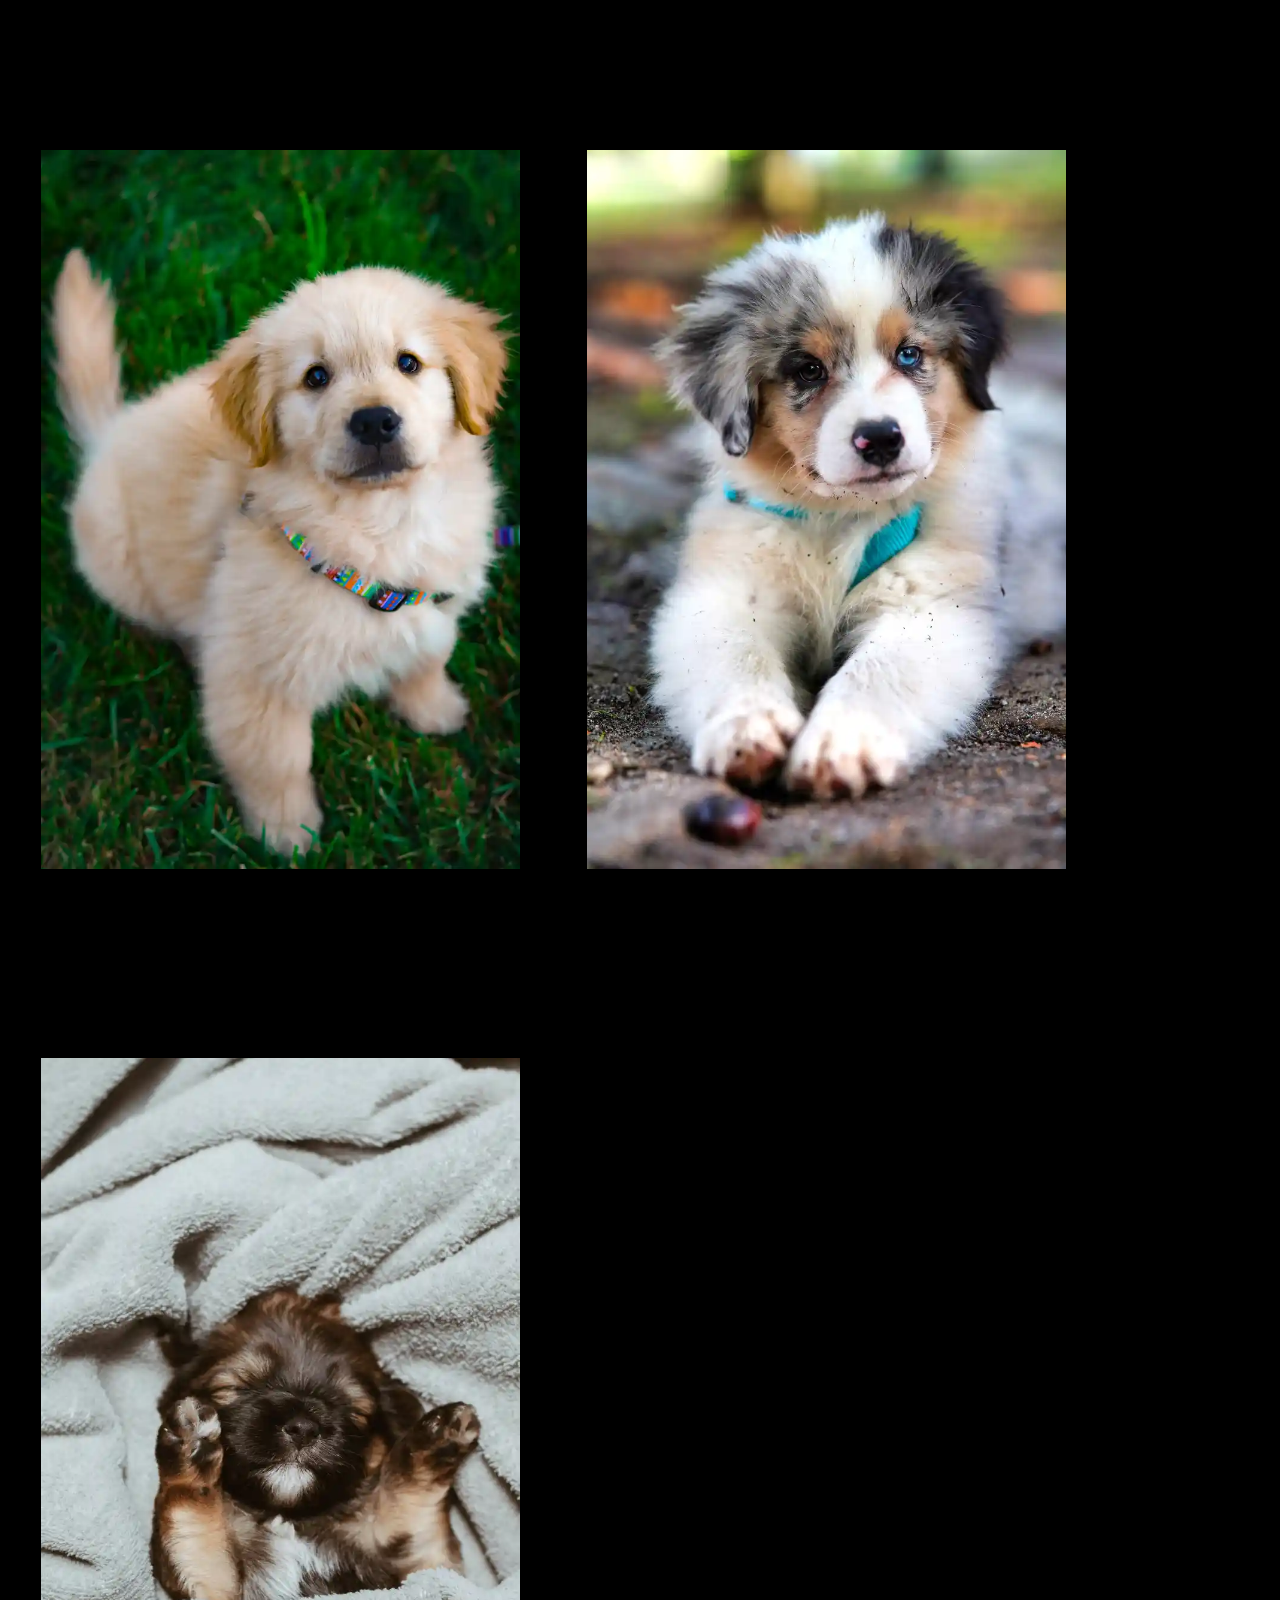
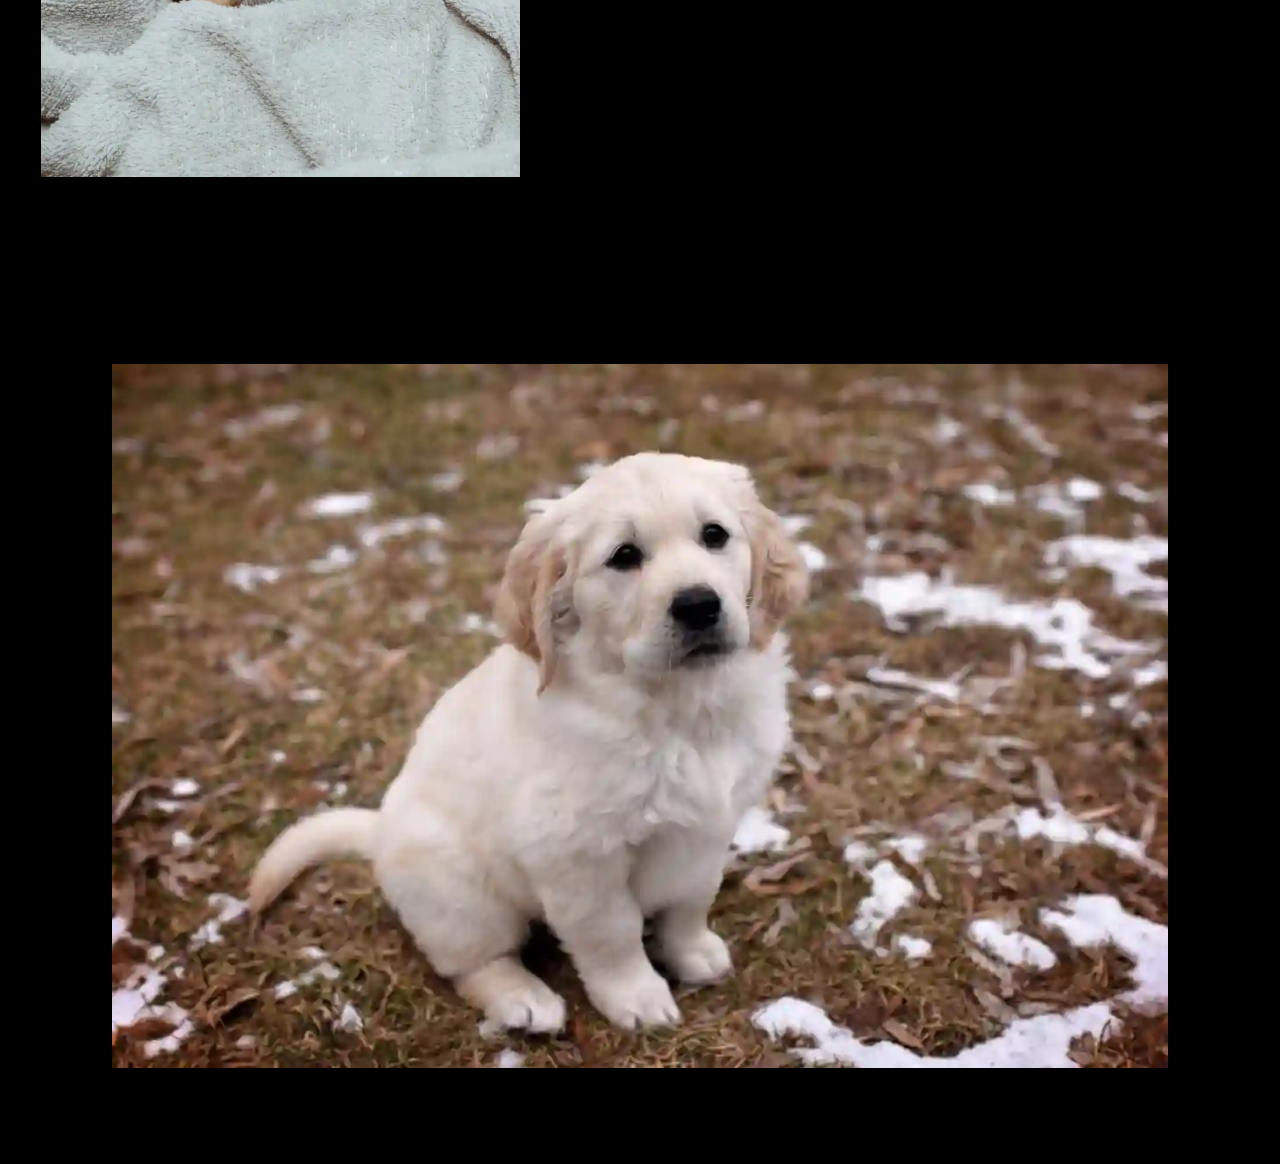
==== index.html @ 89bb902e "he" ====
<html lang="en">
<head>
    <meta charset="UTF-8">
    <meta name="viewport" content="width=device-width, initial-scale=1.0">
    <title>Document</title>
    <link rel="stylesheet" href="sida.css">
</head>
<body>
    <p>
        Lorem ipsum dolor sit amet consectetur adipisicing elit. Possimus quibusdam deleniti vitae deserunt, aliquam neque sit delectus totam quas optio, numquam nam iure dolore quos temporibus eum reprehenderit nihil dignissimos!
    </p>

    <section class="container">
        <div class="Hund ett"><img alt="En bild på en fin hund" src="img/hund1.webp"></div>
        <div class="Hund två"><img alt="En bild på en fin hund" src="img/hund2.webp"></div>
        <div class="Hund tre"><img alt="En bild på en fin hund" src="img/hund3.webp"></div>
        <div class="Hund fyra wide"><img alt="En bild på en fin hund" src="img/hund4.webp"></div>
    </section>

</body>
</html>
---- sida.css ----
* {
    background-color: black;
}

.container {
    display: grid;
    grid-template-columns: 100;
    grid-template-rows: 100;
}

img {
    max-width: 100%;
    max-height: 80%;
}

.Hund {
    display: flex;
    align-items: center;
    justify-content: center;
}

.wide {
    grid-column: 1 / 6;
}

.ett {
    grid-row: 1 / 10;
    grid-column: 1 / 4
}

.två {
    grid-row: 1 / 10;
    grid-column: 4 / 7;
}

.tre {
    grid-row: 11 / 20;
    grid-column: 1 / 4;
}

.fyra {
    grid-row: 21 / 30;
    grid-column: 1 / 20;
}
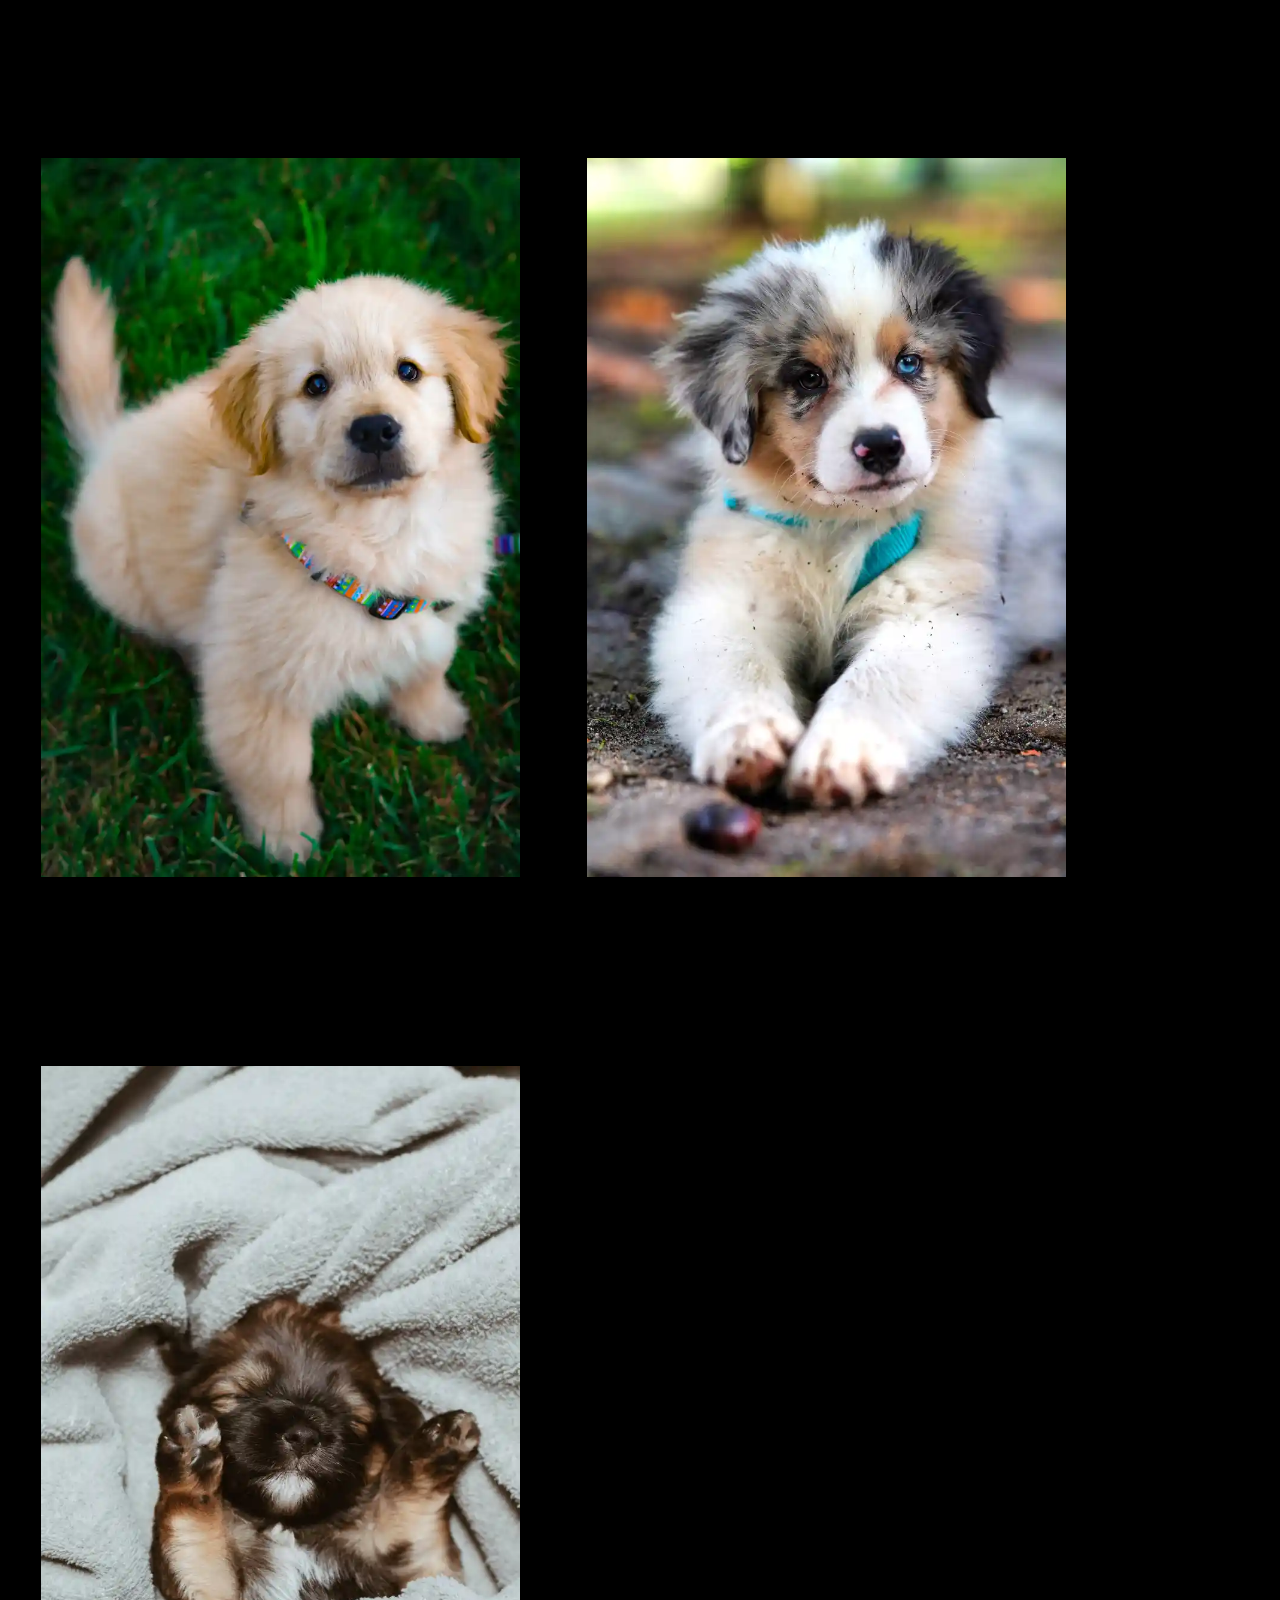
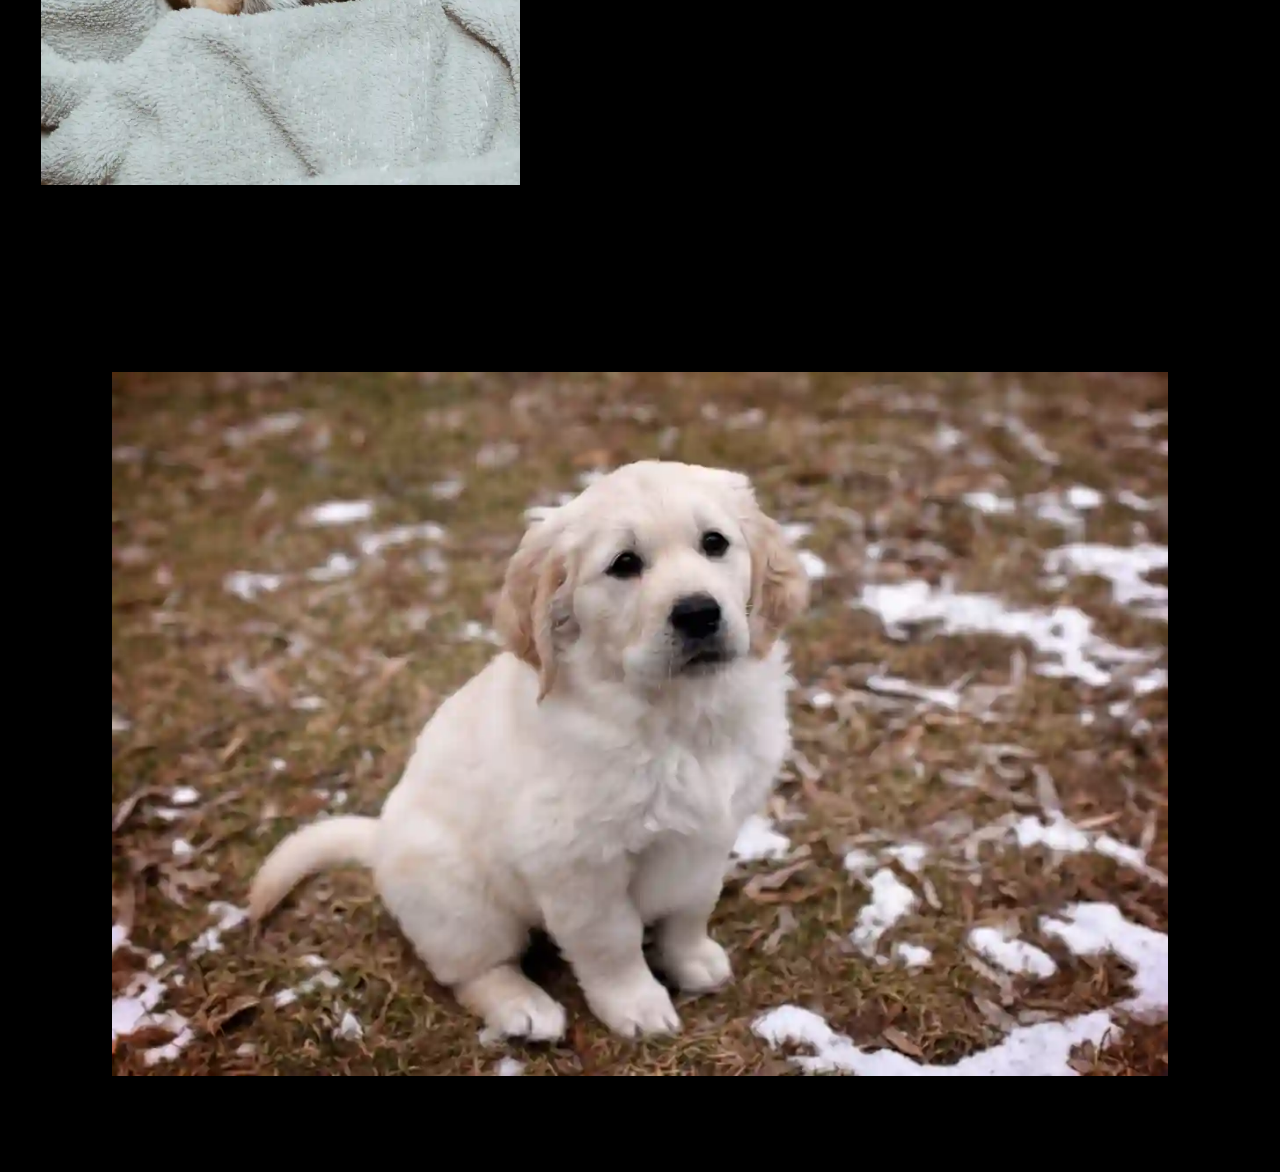
==== commit 8e7bdbbb: "he" ====
--- a/index.html
+++ b/index.html
@@ -1,3 +1,4 @@
+<!DOCTYPE html>
 <html lang="en">
 <head>
     <meta charset="UTF-8">
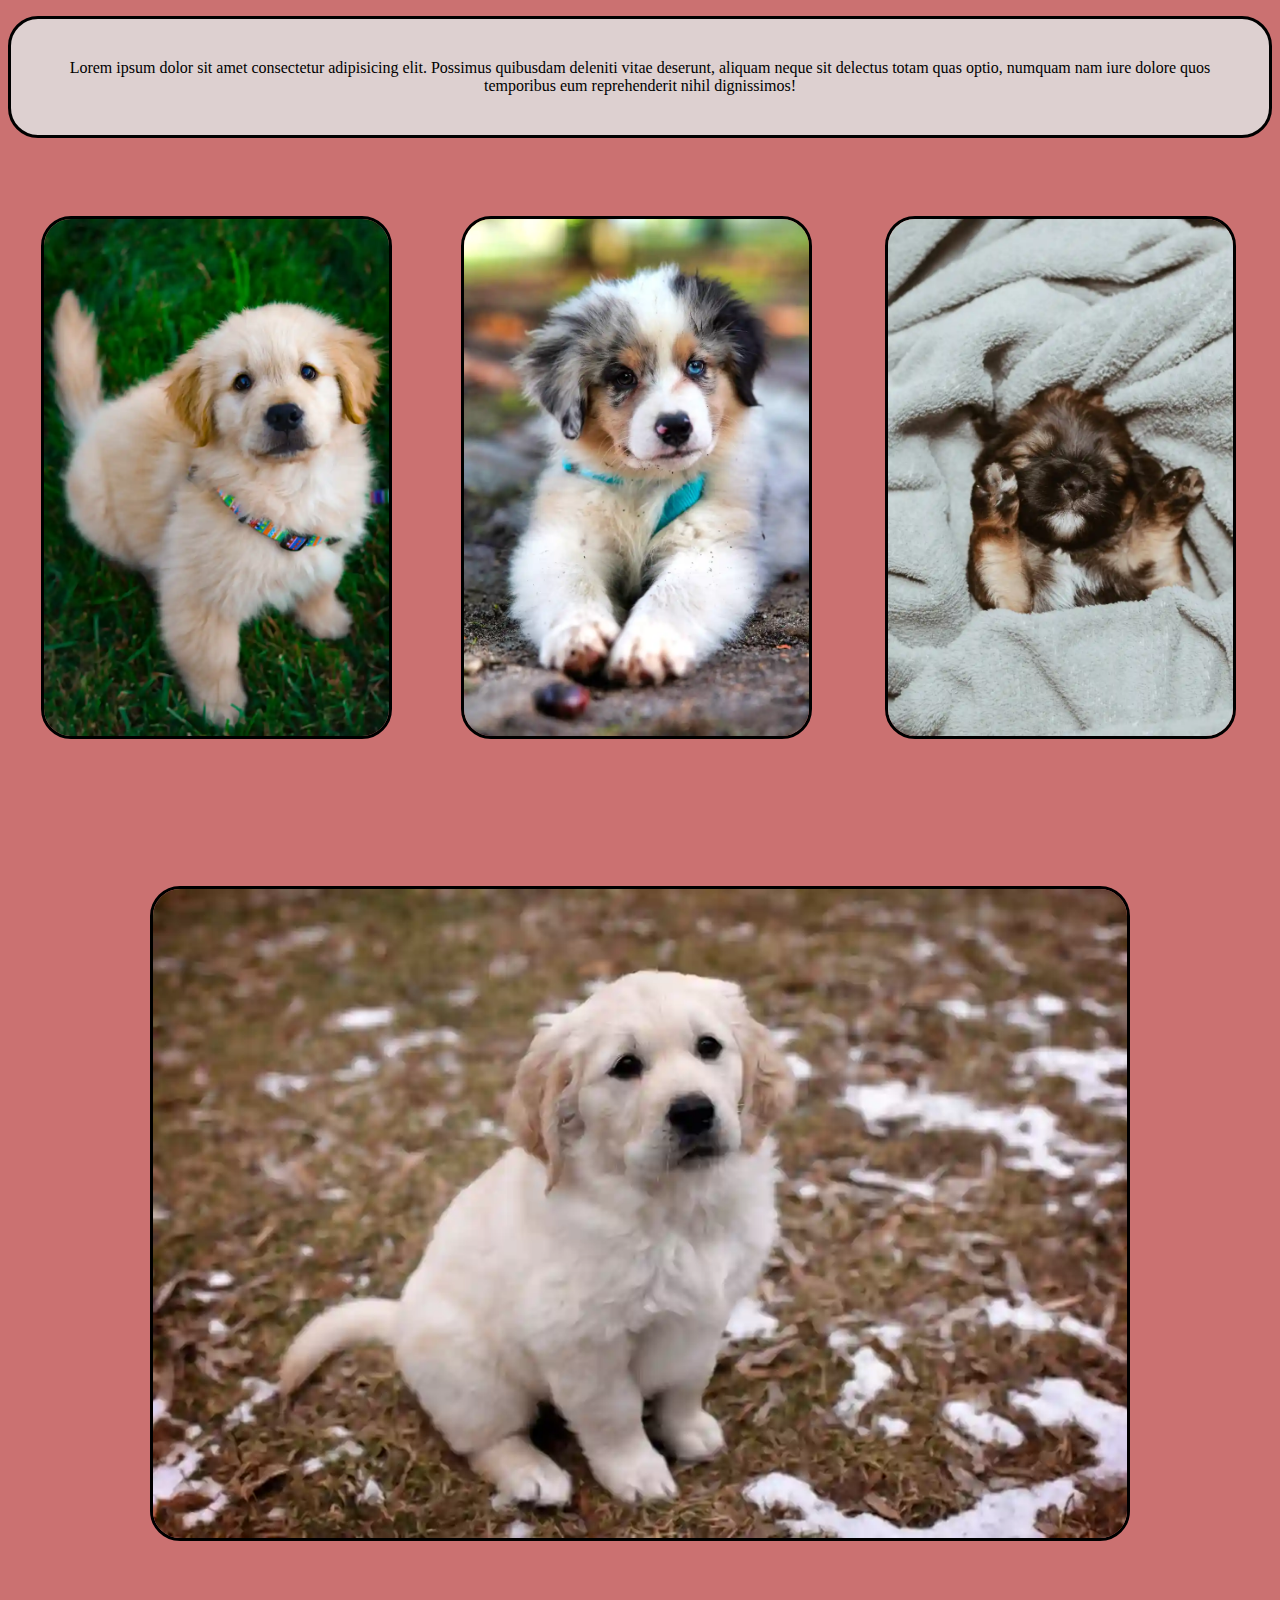
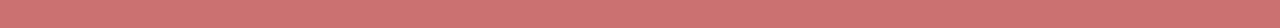
==== commit 24fdb2f3: "fäärdig" ====
--- a/index.html
+++ b/index.html
@@ -7,7 +7,7 @@
     <link rel="stylesheet" href="sida.css">
 </head>
 <body>
-    <p>
+    <p class="text">
         Lorem ipsum dolor sit amet consectetur adipisicing elit. Possimus quibusdam deleniti vitae deserunt, aliquam neque sit delectus totam quas optio, numquam nam iure dolore quos temporibus eum reprehenderit nihil dignissimos!
     </p>
 
--- a/sida.css
+++ b/sida.css
@@ -1,16 +1,27 @@
 * {
-    background-color: black;
+    background-color: rgb(203, 113, 113);
+}
+
+.text {
+    text-align: center;
+    color: rgb(0, 0, 0);
+    border: solid;
+    border-radius: 30px;
+    padding: 40px;
+    background-color: rgb(221, 208, 208);
 }
 
 .container {
     display: grid;
-    grid-template-columns: 100;
-    grid-template-rows: 100;
+    grid-template-columns: auto;
+    grid-template-rows: auto;
 }
 
 img {
     max-width: 100%;
     max-height: 80%;
+    border: solid;
+    border-radius: 30px;
 }
 
 .Hund {
@@ -19,26 +30,22 @@
     justify-content: center;
 }
 
-.wide {
-    grid-column: 1 / 6;
-}
-
 .ett {
     grid-row: 1 / 10;
-    grid-column: 1 / 4
+    grid-column: 1 / 10;
 }
 
 .två {
     grid-row: 1 / 10;
-    grid-column: 4 / 7;
+    grid-column: 10 / 20;
 }
 
 .tre {
-    grid-row: 11 / 20;
-    grid-column: 1 / 4;
+    grid-row: 1 / 10;
+    grid-column: 20 / 30;
 }
 
 .fyra {
     grid-row: 21 / 30;
-    grid-column: 1 / 20;
+    grid-column: 1 / 30;
 }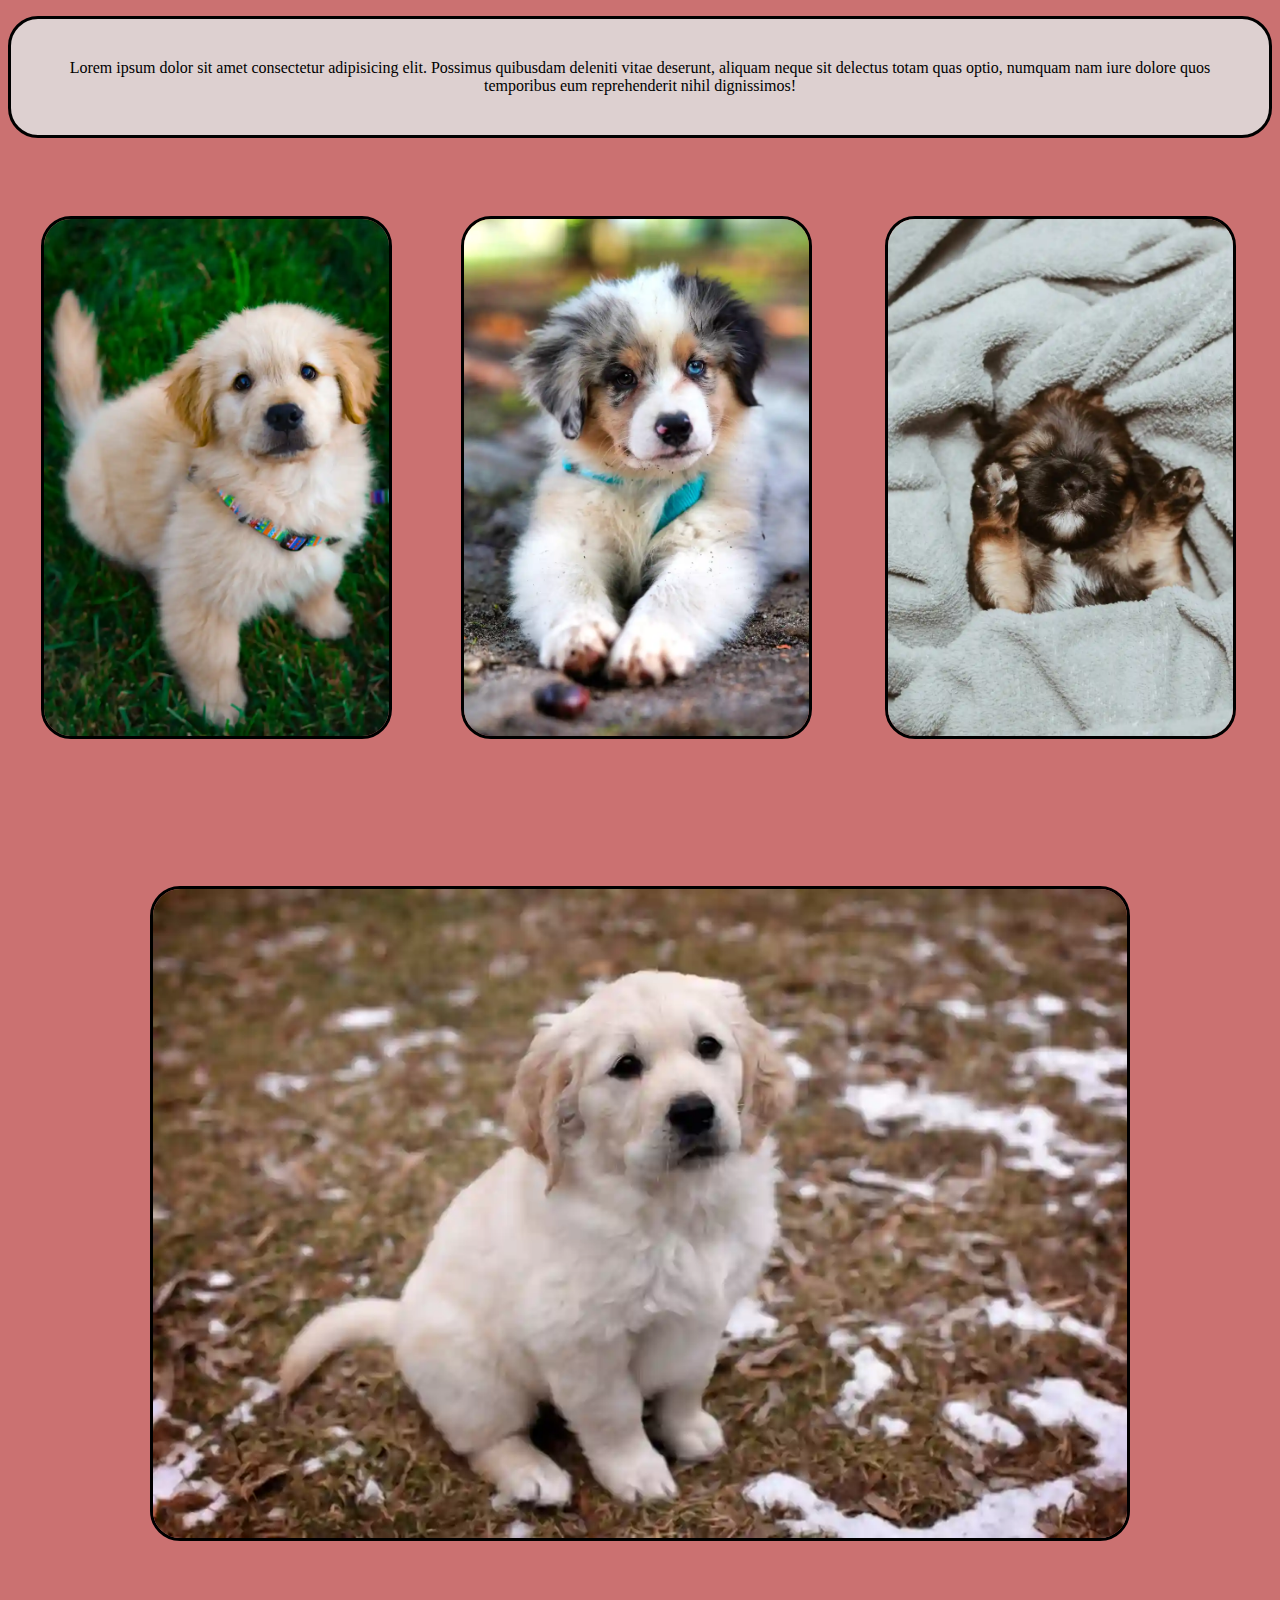
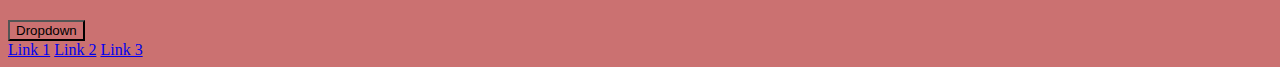
==== commit 76e7f1ba: "jaaa" ====
--- a/index.html
+++ b/index.html
@@ -4,7 +4,7 @@
     <meta charset="UTF-8">
     <meta name="viewport" content="width=device-width, initial-scale=1.0">
     <title>Document</title>
-    <link rel="stylesheet" href="sida.css">
+    <link rel="stylesheet" href="css/styles.css">
 </head>
 <body>
     <p class="text">
@@ -18,5 +18,15 @@
         <div class="Hund fyra wide"><img alt="En bild på en fin hund" src="img/hund4.webp"></div>
     </section>
 
+    <div class="dropdown">
+        <button type="button" onclick="myFunction()" class="dropbtn">Dropdown</button>
+        <div id="myDropdown" class="dropdown-content">
+          <a href="sida2.html">Link 1</a>
+          <a href="#">Link 2</a>
+          <a href="#">Link 3</a>
+        </div>
+      </div>
+
+    <script href="js/script.js"></script>
 </body>
 </html>--- a/css/styles.css
+++ b/css/styles.css
@@ -0,0 +1,51 @@
+* {
+    background-color: rgb(203, 113, 113);
+}
+
+.text {
+    text-align: center;
+    color: rgb(0, 0, 0);
+    border: solid;
+    border-radius: 30px;
+    padding: 40px;
+    background-color: rgb(221, 208, 208);
+}
+
+.container {
+    display: grid;
+    grid-template-columns: auto;
+    grid-template-rows: auto;
+}
+
+img {
+    max-width: 100%;
+    max-height: 80%;
+    border: solid;
+    border-radius: 30px;
+}
+
+.Hund {
+    display: flex;
+    align-items: center;
+    justify-content: center;
+}
+
+.ett {
+    grid-row: 1 / 10;
+    grid-column: 1 / 10;
+}
+
+.två {
+    grid-row: 1 / 10;
+    grid-column: 10 / 20;
+}
+
+.tre {
+    grid-row: 1 / 10;
+    grid-column: 20 / 30;
+}
+
+.fyra {
+    grid-row: 21 / 30;
+    grid-column: 1 / 30;
+}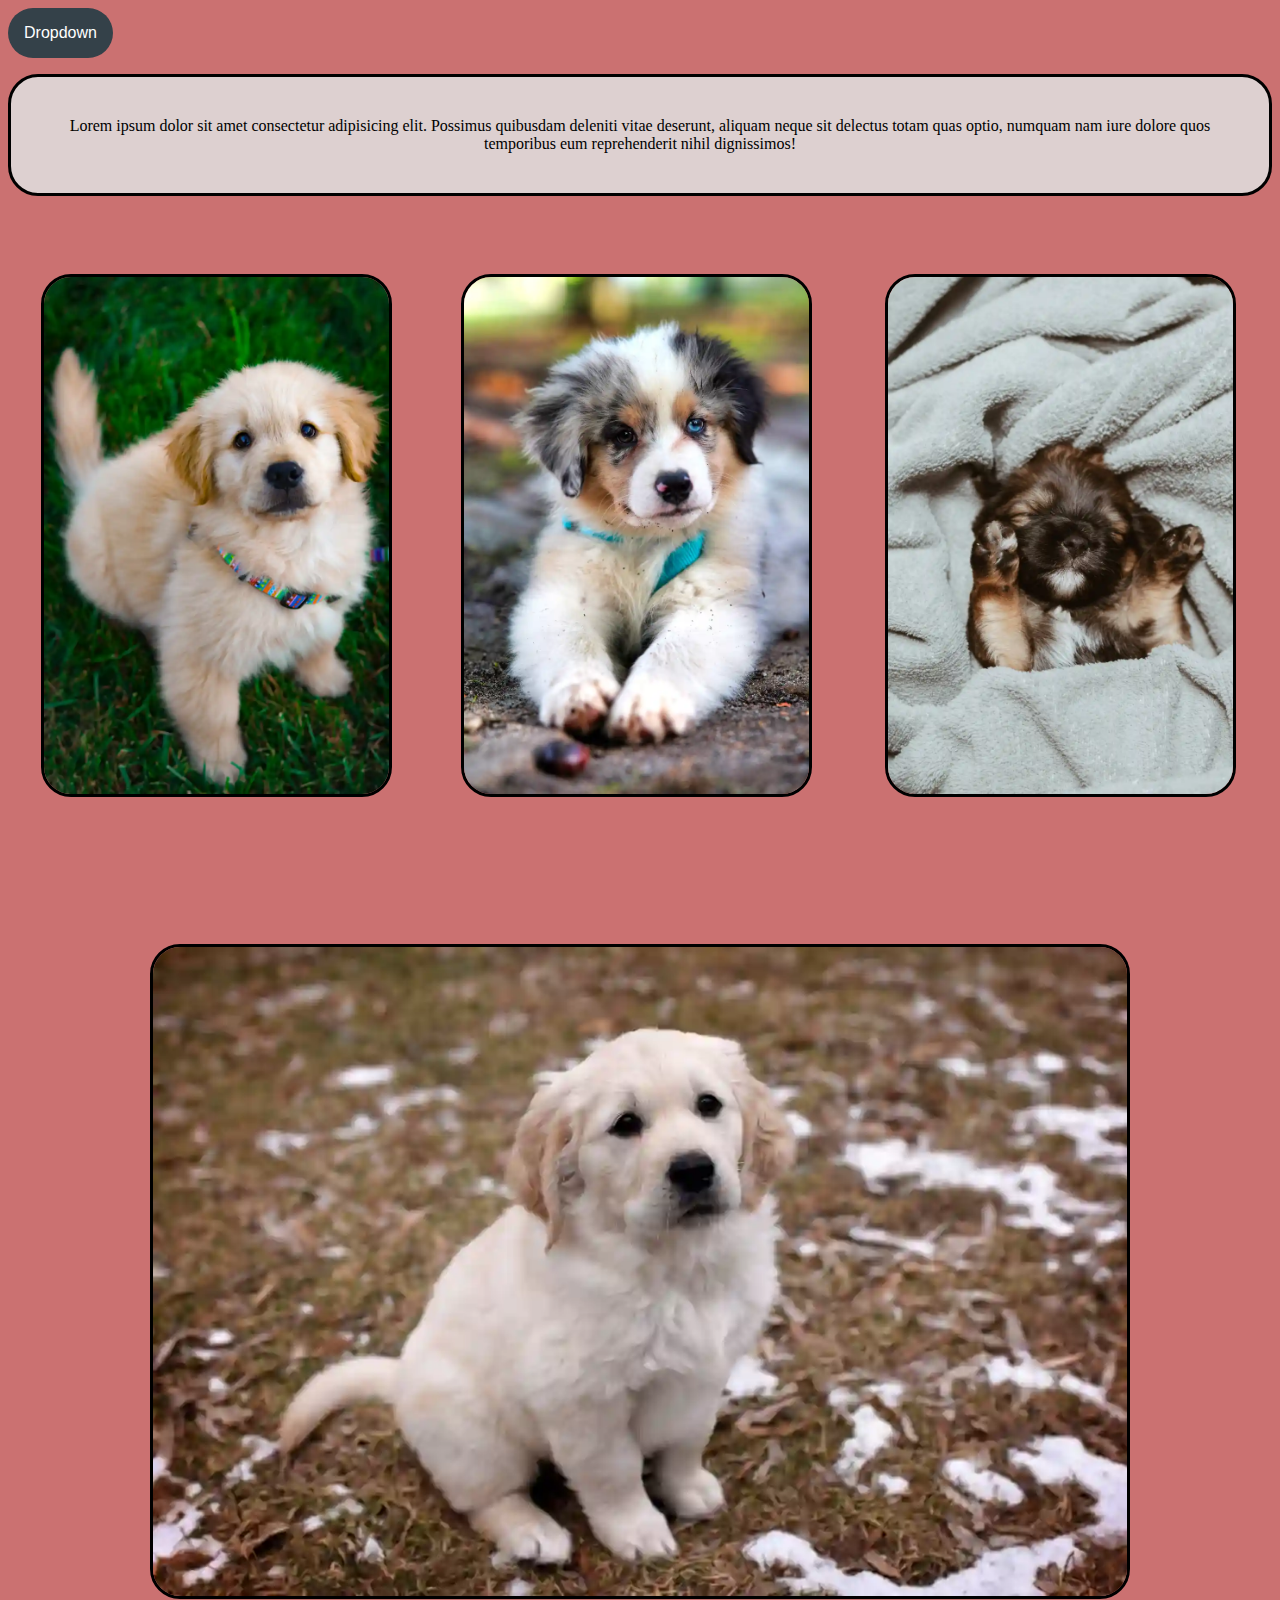
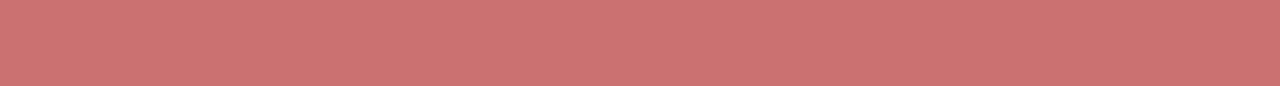
==== commit 15e3ffb2: "gjorde en dropdown länk" ====
--- a/index.html
+++ b/index.html
@@ -7,9 +7,15 @@
     <link rel="stylesheet" href="css/styles.css">
 </head>
 <body>
-    <p class="text">
-        Lorem ipsum dolor sit amet consectetur adipisicing elit. Possimus quibusdam deleniti vitae deserunt, aliquam neque sit delectus totam quas optio, numquam nam iure dolore quos temporibus eum reprehenderit nihil dignissimos!
-    </p>
+    <div class="dropdown">
+        <button type="button" onclick="myFunction()" class="dropbtn">Dropdown</button>
+        <div id="myDropdown" class="dropdown-content">
+          <a href="sida2.html">Link till sida 2</a>
+          <a href="sida3.html">Link till sida 3</a>
+          <a href="sida4.html">Link till sida 4</a>
+        </div>
+      </div>
+    <p class="text">Lorem ipsum dolor sit amet consectetur adipisicing elit. Possimus quibusdam deleniti vitae deserunt, aliquam neque sit delectus totam quas optio, numquam nam iure dolore quos temporibus eum reprehenderit nihil dignissimos!</p>
 
     <section class="container">
         <div class="Hund ett"><img alt="En bild på en fin hund" src="img/hund1.webp"></div>
@@ -18,15 +24,6 @@
         <div class="Hund fyra wide"><img alt="En bild på en fin hund" src="img/hund4.webp"></div>
     </section>
 
-    <div class="dropdown">
-        <button type="button" onclick="myFunction()" class="dropbtn">Dropdown</button>
-        <div id="myDropdown" class="dropdown-content">
-          <a href="sida2.html">Link 1</a>
-          <a href="#">Link 2</a>
-          <a href="#">Link 3</a>
-        </div>
-      </div>
-
-    <script href="js/script.js"></script>
+    <script src="js/script.js"></script>
 </body>
 </html>--- a/css/styles.css
+++ b/css/styles.css
@@ -48,4 +48,53 @@
 .fyra {
     grid-row: 21 / 30;
     grid-column: 1 / 30;
-}+}
+
+
+/* Dropdown knappen för menyn!!! */
+.dropbtn {
+    background-color: #344149;
+    border: solid;
+    border-radius: 40px;
+    font-family: 'Lucida Sans', 'Lucida Sans Regular', 'Lucida Grande', 'Lucida Sans Unicode', Geneva, Verdana, sans-serif;
+    color: white;
+    padding: 16px;
+    font-size: 16px;
+    border: none;
+    cursor: pointer;
+}
+
+/* Dropdown menyn när den hovras!! */
+.dropbtn:hover, .dropbtn:focus {
+    background-color: #2980B9;
+}
+
+/* Positionen för diven */
+.dropdown {
+    position: relative;
+    display: inline-block;
+}
+
+/* Dropdown Content (Hidden by Default) */
+.dropdown-content {
+    display: none;
+    position: absolute;
+    background-color: #f1f1f1;
+    min-width: 160px;
+    box-shadow: 0px 8px 16px 0px rgba(0,0,0,0.2);
+    z-index: 1;
+}
+
+/* Links inside the dropdown */
+.dropdown-content a {
+    color: black;
+    padding: 12px 16px;
+    text-decoration: none;
+    display: block;
+}
+
+/* Change color of dropdown links on hover */
+.dropdown-content a:hover {background-color: #ddd;}
+
+/* Show the dropdown menu (use JS to add this class to the .dropdown-content container when the user clicks on the dropdown button) */
+.show {display:block;}
